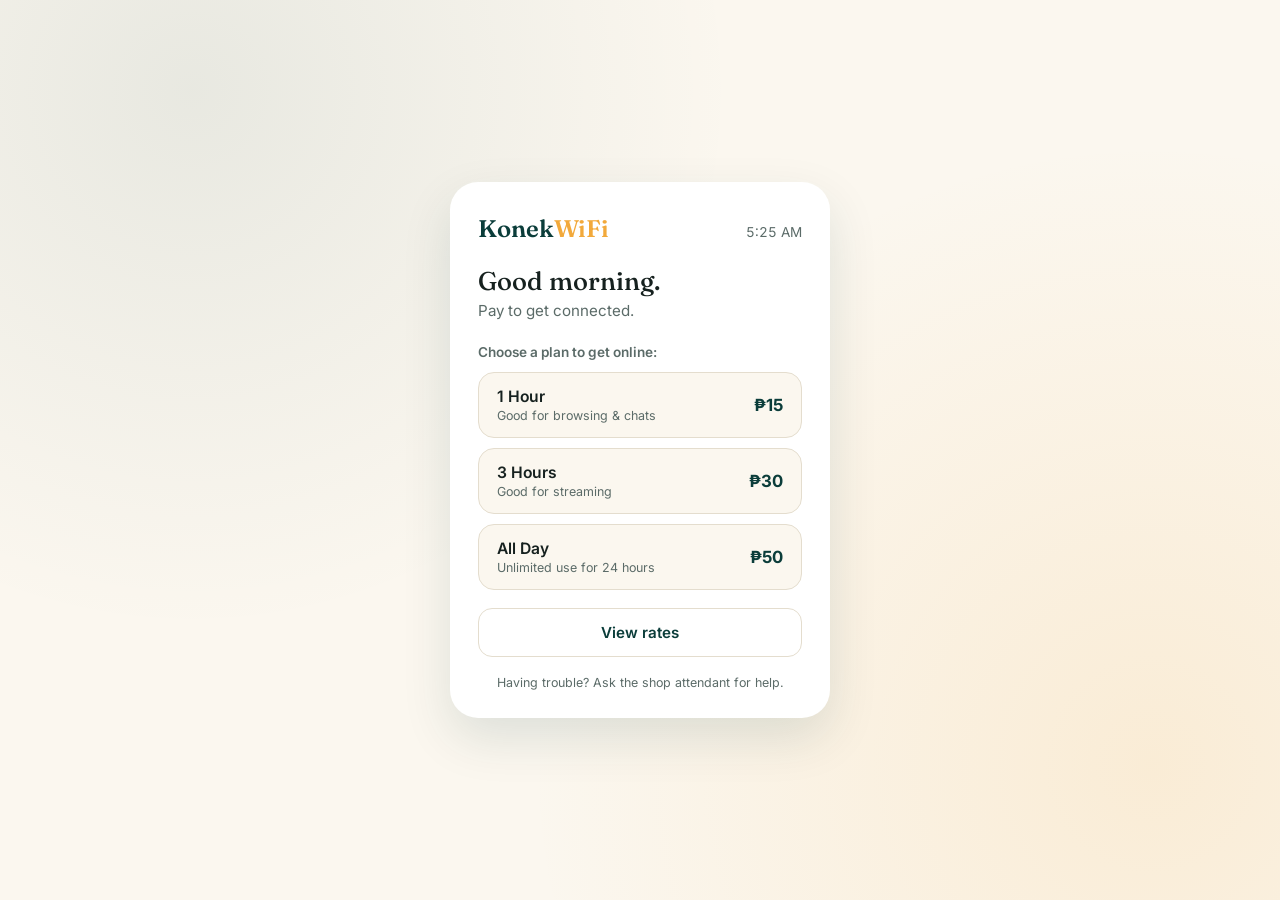
==== index.html @ b17e0605 "Add files via upload" ====
<!DOCTYPE html>
<html lang="en">
<head>
<meta charset="utf-8" />
<meta name="viewport" content="width=device-width, initial-scale=1.0, maximum-scale=1, user-scalable=no" />
<title>Konek WiFi</title>
<link rel="preconnect" href="https://fonts.googleapis.com">
<link href="https://fonts.googleapis.com/css2?family=Fraunces:opsz,wght@9..144,500;9..144,600&family=Inter:wght@400;500;600;700&display=swap" rel="stylesheet">
<link rel="stylesheet" href="style.css" />
</head>
<body>

  <div class="card" id="card">

    <header class="card-head">
      <p class="wordmark">Konek<span>WiFi</span></p>
      <p class="clock" id="clock">--:--</p>
    </header>

    <p class="greeting" id="greeting">Hey there.</p>
    <p class="subgreeting" id="subgreeting">Pay to get connected.</p>

    <!--
      OMADA EXTERNAL PORTAL
      Omada's controller redirects the customer's device here with details
      already attached as URL parameters (clientMac, gatewayMac or apMac,
      ssidName, radioId, site, vid, redirectUrl). We read them with
      script.js and send them to our backend, which uses them to authorize
      this exact device once payment is confirmed.
      No voucher code entry needed -- this replaces that step entirely.
    -->

    <div id="status-waiting">
      <p class="plan-label">Choose a plan to get online:</p>
      <div class="plan-list" id="plan-list">
        <!-- Filled in by script.js from the PLANS list, kept in sync with the backend -->
      </div>
    </div>

    <div id="status-connecting" style="display:none;">
      <p class="status-text">Confirming your payment&hellip;</p>
      <div class="spinner"></div>
    </div>

    <div id="status-connected" style="display:none;">
      <p class="status-text status-success">You're connected!</p>
      <a class="btn btn-primary btn-block" id="continue-link" href="#">Continue browsing</a>
    </div>

    <div id="status-error" style="display:none;">
      <p class="status-text status-error-text">Something went wrong with the payment.</p>
      <button type="button" class="btn btn-ghost btn-block" id="retry-btn">Try again</button>
    </div>

    <div class="secondary-actions">
      <button type="button" class="btn btn-ghost" id="open-rates">View rates</button>
    </div>

    <p class="footnote">Having trouble? Ask the shop attendant for help.</p>
  </div>

  <!-- Rates modal -->
  <div class="modal" id="rates-modal">
    <div class="modal-overlay" data-close></div>
    <div class="modal-panel">
      <button type="button" class="modal-close" data-close aria-label="Close">&times;</button>
      <h2 class="modal-title">Rates</h2>
      <table class="rates-table">
        <thead><tr><th>Plan</th><th>Price</th></tr></thead>
        <tbody id="rates-table-body">
          <!-- Filled in by script.js -->
        </tbody>
      </table>
    </div>
  </div>

  <!-- Backend URL: replace with your deployed Render URL once live -->
  <script>window.BACKEND_URL = "https://your-app.onrender.com";</script>
  <script src="script.js"></script>
</body>
</html>
---- style.css ----
:root{
  --teal: #0B3D3A;
  --teal-deep: #062624;
  --gold: #F2A93B;
  --coral: #E85D4E;
  --cream: #FBF7EF;
  --ink: #16211F;
  --ink-soft: #5B6B68;
  --line: #E4DDCE;
  --error: #C0392B;
}

*{ box-sizing: border-box; }
html,body{ margin: 0; padding: 0; min-height: 100%; }

body{
  font-family: 'Inter', sans-serif;
  color: var(--ink);
  background: var(--cream);
  background-image:
    radial-gradient(circle at 15% 10%, rgba(11,61,58,0.08), transparent 40%),
    radial-gradient(circle at 90% 85%, rgba(242,169,59,0.14), transparent 45%);
  min-height: 100vh;
  display: flex; align-items: center; justify-content: center;
  padding: 24px;
}

.card{
  width: 100%; max-width: 380px;
  background: #fff;
  border-radius: 28px;
  padding: 32px 28px 28px;
  box-shadow: 0 20px 50px rgba(11,61,58,0.12);
  animation: rise 0.6s cubic-bezier(.2,.8,.2,1) both;
}
@keyframes rise{
  from{ opacity: 0; transform: translateY(18px); }
  to{ opacity: 1; transform: translateY(0); }
}

.card-head{ display: flex; align-items: baseline; justify-content: space-between; margin-bottom: 22px; }
.wordmark{ font-family: 'Fraunces', serif; font-weight: 600; font-size: 1.5rem; color: var(--teal); margin: 0; }
.wordmark span{ color: var(--gold); }
.clock{ margin: 0; font-size: 0.85rem; color: var(--ink-soft); font-variant-numeric: tabular-nums; }

.greeting{ font-family: 'Fraunces', serif; font-size: 1.6rem; font-weight: 500; margin: 0 0 4px; color: var(--ink); }
.subgreeting{ margin: 0 0 24px; color: var(--ink-soft); font-size: 0.95rem; }

.plan-label{ font-size: 0.85rem; font-weight: 600; color: var(--ink-soft); margin: 0 0 12px; }

.plan-list{ display: flex; flex-direction: column; gap: 10px; margin-bottom: 8px; }

.plan-option{
  display: flex; align-items: center; justify-content: space-between;
  width: 100%;
  padding: 14px 18px;
  border-radius: 16px;
  border: 1.5px solid var(--line);
  background: var(--cream);
  cursor: pointer;
  font-family: inherit;
  text-align: left;
  transition: border-color 0.15s, background 0.15s;
}
.plan-option:hover{ border-color: var(--teal); }
.plan-option .plan-name{ font-weight: 600; color: var(--ink); font-size: 0.98rem; }
.plan-option .plan-duration{ display: block; font-size: 0.78rem; color: var(--ink-soft); margin-top: 2px; }
.plan-option .plan-price{ font-weight: 700; color: var(--teal); font-size: 1.05rem; }

.status-text{ font-size: 1.05rem; font-weight: 600; text-align: center; margin: 30px 0 10px; }
.status-success{ color: var(--teal); }
.status-error-text{ color: var(--error); margin-bottom: 20px; }

.spinner{
  width: 32px; height: 32px;
  border: 3px solid var(--line);
  border-top-color: var(--teal);
  border-radius: 50%;
  margin: 10px auto 30px;
  animation: spin 0.8s linear infinite;
}
@keyframes spin{ to{ transform: rotate(360deg); } }

.btn{
  display: inline-block; font-family: inherit; font-weight: 600; font-size: 0.95rem;
  border-radius: 14px; border: 0; padding: 14px 20px; cursor: pointer;
  text-align: center; text-decoration: none; transition: transform 0.1s, opacity 0.15s;
}
.btn:active{ transform: scale(0.98); }
.btn-block{ display: block; width: 100%; box-sizing: border-box; }
.btn-primary{ background: var(--teal); color: #fff; width: 100%; }
.btn-primary:hover{ background: var(--teal-deep); }
.btn-ghost{ background: transparent; color: var(--teal); width: 100%; border: 1.5px solid var(--line); }

.secondary-actions{ margin-top: 18px; }
.footnote{ text-align: center; font-size: 0.78rem; color: var(--ink-soft); margin: 18px 0 0; }

/* Modal */
.modal{ position: fixed; inset: 0; display: none; align-items: center; justify-content: center; padding: 20px; z-index: 100; }
.modal.open{ display: flex; }
.modal-overlay{ position: absolute; inset: 0; background: rgba(6,38,36,0.55); backdrop-filter: blur(3px); }
.modal-panel{ position: relative; background: #fff; border-radius: 24px; padding: 28px 26px 26px; max-width: 360px; width: 100%; max-height: calc(100vh - 40px); overflow-y: auto; z-index: 1; }
.modal-close{ position: absolute; top: 14px; right: 16px; background: transparent; border: 0; font-size: 22px; line-height: 1; color: var(--ink-soft); cursor: pointer; padding: 4px; }
.modal-title{ font-family: 'Fraunces', serif; font-weight: 600; font-size: 1.3rem; margin: 0 0 16px; color: var(--teal); }

.rates-table{ width: 100%; border-collapse: collapse; font-size: 0.95rem; }
.rates-table th{ text-align: left; font-size: 0.78rem; color: var(--ink-soft); font-weight: 600; padding-bottom: 8px; border-bottom: 1.5px solid var(--line); }
.rates-table td{ padding: 10px 0; border-bottom: 1px solid var(--line); }
.rates-table td:last-child{ text-align: right; font-weight: 600; color: var(--teal); }

@media (max-width: 400px){ .card{ padding: 26px 20px 22px; } }
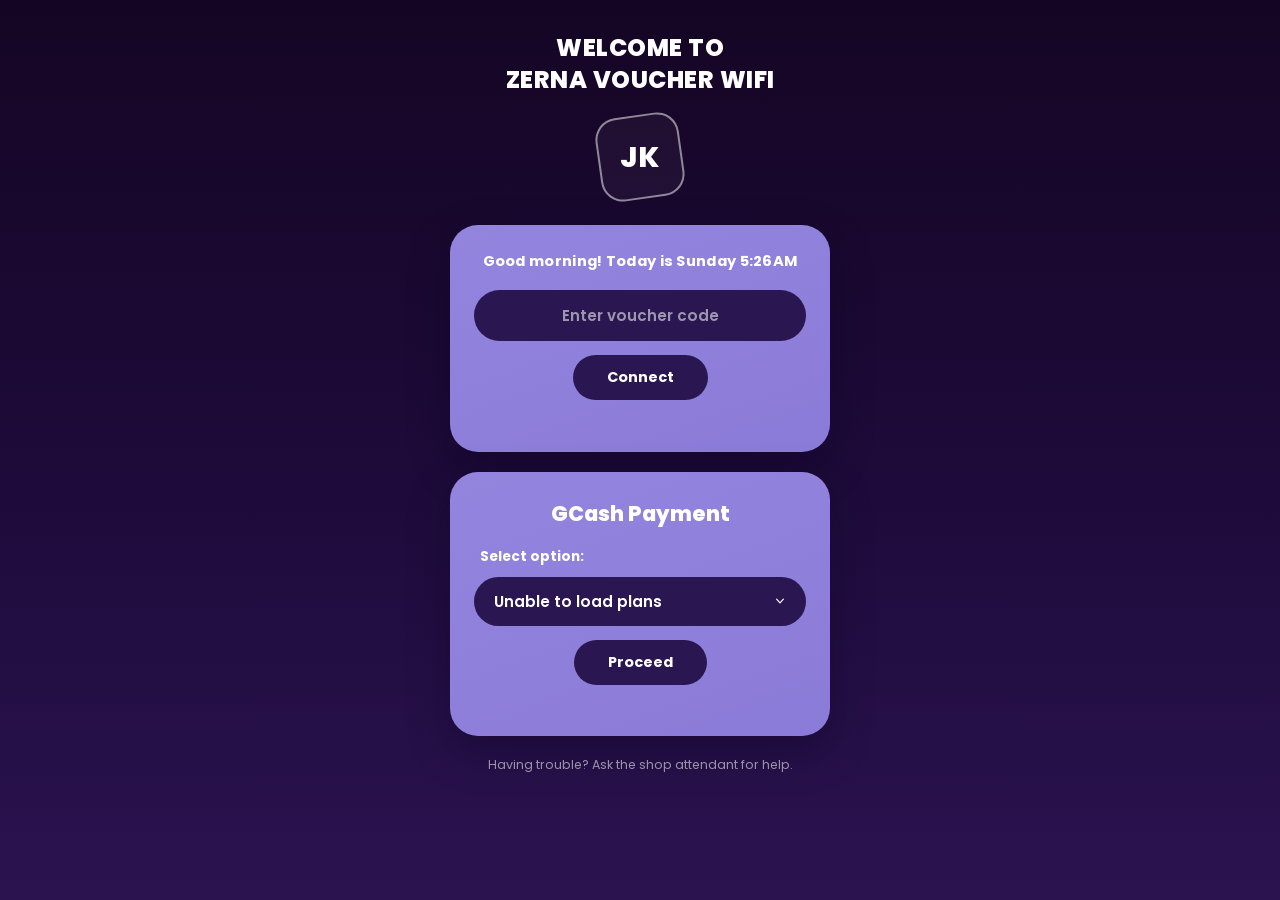
==== commit fd477be5: "Add files via upload" ====
--- a/index.html
+++ b/index.html
@@ -3,79 +3,78 @@
 <head>
 <meta charset="utf-8" />
 <meta name="viewport" content="width=device-width, initial-scale=1.0, maximum-scale=1, user-scalable=no" />
-<title>Konek WiFi</title>
+<title>Zerna Voucher WiFi</title>
 <link rel="preconnect" href="https://fonts.googleapis.com">
-<link href="https://fonts.googleapis.com/css2?family=Fraunces:opsz,wght@9..144,500;9..144,600&family=Inter:wght@400;500;600;700&display=swap" rel="stylesheet">
+<link href="https://fonts.googleapis.com/css2?family=Poppins:wght@500;600;700;800&display=swap" rel="stylesheet">
 <link rel="stylesheet" href="style.css" />
 </head>
 <body>
 
-  <div class="card" id="card">
+  <div class="page">
 
-    <header class="card-head">
-      <p class="wordmark">Konek<span>WiFi</span></p>
-      <p class="clock" id="clock">--:--</p>
+    <header class="brand-header">
+      <h1 class="brand-title">Welcome to<br />Zerna Voucher WiFi</h1>
+      <div class="brand-badge">
+        <span class="brand-badge-initials">JK</span>
+      </div>
     </header>
 
-    <p class="greeting" id="greeting">Hey there.</p>
-    <p class="subgreeting" id="subgreeting">Pay to get connected.</p>
-
     <!--
-      OMADA EXTERNAL PORTAL
-      Omada's controller redirects the customer's device here with details
-      already attached as URL parameters (clientMac, gatewayMac or apMac,
-      ssidName, radioId, site, vid, redirectUrl). We read them with
-      script.js and send them to our backend, which uses them to authorize
-      this exact device once payment is confirmed.
-      No voucher code entry needed -- this replaces that step entirely.
+      OMADA EXTERNAL PORTAL: script.js reads clientMac/apMac/gatewayMac/
+      ssidName/radioId/site/redirectUrl from the URL Omada's controller
+      redirects to, and forwards them with every payment/redemption call.
     -->
 
-    <div id="status-waiting">
-      <p class="plan-label">Choose a plan to get online:</p>
-      <div class="plan-list" id="plan-list">
-        <!-- Filled in by script.js from the PLANS list, kept in sync with the backend -->
+    <!-- Voucher card (physical / pre-sold codes) -->
+    <section class="card">
+      <p class="card-greeting" id="greeting">Good day!</p>
+      <div id="voucher-idle">
+        <input
+          id="voucher-code"
+          class="pill-input"
+          type="text"
+          placeholder="Enter voucher code"
+          autocomplete="off"
+          autocapitalize="characters"
+        />
+        <button type="button" class="pill-btn" id="connect-btn">Connect</button>
+        <p class="card-error" id="voucher-error"></p>
       </div>
-    </div>
+      <div id="voucher-connecting" style="display:none;">
+        <p class="status-line">Connecting&hellip;</p>
+      </div>
+      <div id="voucher-connected" style="display:none;">
+        <p class="status-line status-success">You're connected!</p>
+        <a class="pill-btn" id="voucher-continue-link" href="#">Continue browsing</a>
+      </div>
+    </section>
 
-    <div id="status-connecting" style="display:none;">
-      <p class="status-text">Confirming your payment&hellip;</p>
-      <div class="spinner"></div>
-    </div>
+    <!-- GCash payment card -->
+    <section class="card">
+      <h2 class="card-title">GCash Payment</h2>
 
-    <div id="status-connected" style="display:none;">
-      <p class="status-text status-success">You're connected!</p>
-      <a class="btn btn-primary btn-block" id="continue-link" href="#">Continue browsing</a>
-    </div>
-
-    <div id="status-error" style="display:none;">
-      <p class="status-text status-error-text">Something went wrong with the payment.</p>
-      <button type="button" class="btn btn-ghost btn-block" id="retry-btn">Try again</button>
-    </div>
-
-    <div class="secondary-actions">
-      <button type="button" class="btn btn-ghost" id="open-rates">View rates</button>
-    </div>
+      <div id="pay-idle">
+        <label class="select-label" for="plan-select">Select option:</label>
+        <select id="plan-select" class="pill-select">
+          <option value="">Loading plans&hellip;</option>
+        </select>
+        <button type="button" class="pill-btn" id="proceed-btn">Proceed</button>
+        <p class="card-error" id="pay-error"></p>
+      </div>
+      <div id="pay-connecting" style="display:none;">
+        <p class="status-line" id="pay-status-text">Redirecting to GCash&hellip;</p>
+      </div>
+      <div id="pay-connected" style="display:none;">
+        <p class="status-line status-success">You're connected!</p>
+        <a class="pill-btn" id="pay-continue-link" href="#">Continue browsing</a>
+      </div>
+    </section>
 
     <p class="footnote">Having trouble? Ask the shop attendant for help.</p>
   </div>
 
-  <!-- Rates modal -->
-  <div class="modal" id="rates-modal">
-    <div class="modal-overlay" data-close></div>
-    <div class="modal-panel">
-      <button type="button" class="modal-close" data-close aria-label="Close">&times;</button>
-      <h2 class="modal-title">Rates</h2>
-      <table class="rates-table">
-        <thead><tr><th>Plan</th><th>Price</th></tr></thead>
-        <tbody id="rates-table-body">
-          <!-- Filled in by script.js -->
-        </tbody>
-      </table>
-    </div>
-  </div>
-
-  <!-- Backend URL: replace with your deployed Render URL once live -->
-  <script>window.BACKEND_URL = "https://your-app.onrender.com";</script>
+  <!-- Replace with your live Render backend URL -->
+  <script>window.BACKEND_URL = "https://wifigcash.onrender.com";</script>
   <script src="script.js"></script>
 </body>
 </html>
--- a/style.css
+++ b/style.css
@@ -1,111 +1,173 @@
 :root{
-  --teal: #0B3D3A;
-  --teal-deep: #062624;
-  --gold: #F2A93B;
-  --coral: #E85D4E;
-  --cream: #FBF7EF;
-  --ink: #16211F;
-  --ink-soft: #5B6B68;
-  --line: #E4DDCE;
-  --error: #C0392B;
+  --navy-deep: #150524;
+  --navy: #1E0B3B;
+  --purple-card: #8B7BD8;
+  --purple-card-2: #9385DE;
+  --pill-dark: #2A1650;
+  --pill-dark-hover: #37205f;
+  --white: #FFFFFF;
+  --error: #FFD3CE;
 }
 
 *{ box-sizing: border-box; }
 html,body{ margin: 0; padding: 0; min-height: 100%; }
 
 body{
-  font-family: 'Inter', sans-serif;
-  color: var(--ink);
-  background: var(--cream);
-  background-image:
-    radial-gradient(circle at 15% 10%, rgba(11,61,58,0.08), transparent 40%),
-    radial-gradient(circle at 90% 85%, rgba(242,169,59,0.14), transparent 45%);
+  font-family: 'Poppins', sans-serif;
+  color: var(--white);
+  background: linear-gradient(180deg, var(--navy-deep) 0%, var(--navy) 55%, #2b1350 100%);
   min-height: 100vh;
-  display: flex; align-items: center; justify-content: center;
-  padding: 24px;
+  display: flex;
+  justify-content: center;
+  padding: 32px 20px 40px;
+}
+
+.page{
+  width: 100%;
+  max-width: 380px;
+}
+
+.brand-header{
+  text-align: center;
+  margin-bottom: 26px;
+}
+
+.brand-title{
+  font-size: 1.5rem;
+  font-weight: 800;
+  line-height: 1.35;
+  margin: 0 0 18px;
+  text-transform: uppercase;
+  letter-spacing: 0.5px;
+}
+
+.brand-badge{
+  width: 84px;
+  height: 84px;
+  margin: 0 auto;
+  border-radius: 22px;
+  border: 2px solid rgba(255,255,255,0.5);
+  transform: rotate(-8deg);
+  display: flex;
+  align-items: center;
+  justify-content: center;
+  background: rgba(255,255,255,0.04);
+}
+.brand-badge-initials{
+  transform: rotate(8deg);
+  font-weight: 800;
+  font-size: 1.8rem;
+  letter-spacing: 1px;
 }
 
 .card{
-  width: 100%; max-width: 380px;
-  background: #fff;
+  background: linear-gradient(160deg, var(--purple-card-2), var(--purple-card));
   border-radius: 28px;
-  padding: 32px 28px 28px;
-  box-shadow: 0 20px 50px rgba(11,61,58,0.12);
-  animation: rise 0.6s cubic-bezier(.2,.8,.2,1) both;
-}
-@keyframes rise{
-  from{ opacity: 0; transform: translateY(18px); }
-  to{ opacity: 1; transform: translateY(0); }
+  padding: 26px 24px;
+  margin-bottom: 20px;
+  text-align: center;
+  box-shadow: 0 16px 40px rgba(10, 0, 30, 0.35);
 }
 
-.card-head{ display: flex; align-items: baseline; justify-content: space-between; margin-bottom: 22px; }
-.wordmark{ font-family: 'Fraunces', serif; font-weight: 600; font-size: 1.5rem; color: var(--teal); margin: 0; }
-.wordmark span{ color: var(--gold); }
-.clock{ margin: 0; font-size: 0.85rem; color: var(--ink-soft); font-variant-numeric: tabular-nums; }
+.card-greeting{
+  font-size: 0.92rem;
+  font-weight: 700;
+  margin: 0 0 18px;
+  letter-spacing: 0.3px;
+}
 
-.greeting{ font-family: 'Fraunces', serif; font-size: 1.6rem; font-weight: 500; margin: 0 0 4px; color: var(--ink); }
-.subgreeting{ margin: 0 0 24px; color: var(--ink-soft); font-size: 0.95rem; }
+.card-title{
+  font-size: 1.3rem;
+  font-weight: 800;
+  margin: 0 0 18px;
+}
 
-.plan-label{ font-size: 0.85rem; font-weight: 600; color: var(--ink-soft); margin: 0 0 12px; }
+.select-label{
+  display: block;
+  font-size: 0.85rem;
+  font-weight: 700;
+  margin-bottom: 10px;
+  text-align: left;
+  padding-left: 6px;
+}
 
-.plan-list{ display: flex; flex-direction: column; gap: 10px; margin-bottom: 8px; }
+.pill-input, .pill-select{
+  width: 100%;
+  background: var(--pill-dark);
+  color: var(--white);
+  border: none;
+  border-radius: 999px;
+  padding: 14px 20px;
+  font-family: inherit;
+  font-size: 0.95rem;
+  font-weight: 600;
+  margin-bottom: 14px;
+  text-align: center;
+}
+.pill-input::placeholder{
+  color: rgba(255,255,255,0.55);
+  font-weight: 600;
+}
+.pill-input:focus, .pill-select:focus{
+  outline: 2px solid rgba(255,255,255,0.4);
+}
 
-.plan-option{
-  display: flex; align-items: center; justify-content: space-between;
-  width: 100%;
-  padding: 14px 18px;
-  border-radius: 16px;
-  border: 1.5px solid var(--line);
-  background: var(--cream);
+.pill-select{
+  appearance: none;
+  -webkit-appearance: none;
+  background-image: url("data:image/svg+xml,%3Csvg xmlns='http://www.w3.org/2000/svg' viewBox='0 0 20 20' fill='white'%3E%3Cpath fill-rule='evenodd' d='M5.23 7.21a.75.75 0 011.06.02L10 11.168l3.71-3.938a.75.75 0 111.08 1.04l-4.25 4.5a.75.75 0 01-1.08 0l-4.25-4.5a.75.75 0 01.02-1.06z' clip-rule='evenodd'/%3E%3C/svg%3E");
+  background-repeat: no-repeat;
+  background-position: right 18px center;
+  background-size: 16px;
   cursor: pointer;
+  text-align: left;
+  padding-right: 44px;
+}
+.pill-select option{
+  background: var(--pill-dark);
+  color: var(--white);
+}
+
+.pill-btn{
+  display: inline-block;
+  background: var(--pill-dark);
+  color: var(--white);
+  border: none;
+  border-radius: 999px;
+  padding: 12px 34px;
   font-family: inherit;
-  text-align: left;
-  transition: border-color 0.15s, background 0.15s;
+  font-weight: 700;
+  font-size: 0.9rem;
+  cursor: pointer;
+  text-decoration: none;
+  transition: background 0.15s, transform 0.1s;
 }
-.plan-option:hover{ border-color: var(--teal); }
-.plan-option .plan-name{ font-weight: 600; color: var(--ink); font-size: 0.98rem; }
-.plan-option .plan-duration{ display: block; font-size: 0.78rem; color: var(--ink-soft); margin-top: 2px; }
-.plan-option .plan-price{ font-weight: 700; color: var(--teal); font-size: 1.05rem; }
+.pill-btn:hover{ background: var(--pill-dark-hover); }
+.pill-btn:active{ transform: scale(0.97); }
 
-.status-text{ font-size: 1.05rem; font-weight: 600; text-align: center; margin: 30px 0 10px; }
-.status-success{ color: var(--teal); }
-.status-error-text{ color: var(--error); margin-bottom: 20px; }
+.status-line{
+  font-weight: 700;
+  font-size: 1rem;
+  margin: 10px 0 16px;
+}
+.status-success{ color: #DFFAE6; }
 
-.spinner{
-  width: 32px; height: 32px;
-  border: 3px solid var(--line);
-  border-top-color: var(--teal);
-  border-radius: 50%;
-  margin: 10px auto 30px;
-  animation: spin 0.8s linear infinite;
+.card-error{
+  color: var(--error);
+  font-size: 0.82rem;
+  font-weight: 600;
+  min-height: 1.2em;
+  margin: 10px 0 0;
 }
-@keyframes spin{ to{ transform: rotate(360deg); } }
 
-.btn{
-  display: inline-block; font-family: inherit; font-weight: 600; font-size: 0.95rem;
-  border-radius: 14px; border: 0; padding: 14px 20px; cursor: pointer;
-  text-align: center; text-decoration: none; transition: transform 0.1s, opacity 0.15s;
+.footnote{
+  text-align: center;
+  font-size: 0.78rem;
+  color: rgba(255,255,255,0.55);
+  margin: 10px 0 0;
 }
-.btn:active{ transform: scale(0.98); }
-.btn-block{ display: block; width: 100%; box-sizing: border-box; }
-.btn-primary{ background: var(--teal); color: #fff; width: 100%; }
-.btn-primary:hover{ background: var(--teal-deep); }
-.btn-ghost{ background: transparent; color: var(--teal); width: 100%; border: 1.5px solid var(--line); }
 
-.secondary-actions{ margin-top: 18px; }
-.footnote{ text-align: center; font-size: 0.78rem; color: var(--ink-soft); margin: 18px 0 0; }
-
-/* Modal */
-.modal{ position: fixed; inset: 0; display: none; align-items: center; justify-content: center; padding: 20px; z-index: 100; }
-.modal.open{ display: flex; }
-.modal-overlay{ position: absolute; inset: 0; background: rgba(6,38,36,0.55); backdrop-filter: blur(3px); }
-.modal-panel{ position: relative; background: #fff; border-radius: 24px; padding: 28px 26px 26px; max-width: 360px; width: 100%; max-height: calc(100vh - 40px); overflow-y: auto; z-index: 1; }
-.modal-close{ position: absolute; top: 14px; right: 16px; background: transparent; border: 0; font-size: 22px; line-height: 1; color: var(--ink-soft); cursor: pointer; padding: 4px; }
-.modal-title{ font-family: 'Fraunces', serif; font-weight: 600; font-size: 1.3rem; margin: 0 0 16px; color: var(--teal); }
-
-.rates-table{ width: 100%; border-collapse: collapse; font-size: 0.95rem; }
-.rates-table th{ text-align: left; font-size: 0.78rem; color: var(--ink-soft); font-weight: 600; padding-bottom: 8px; border-bottom: 1.5px solid var(--line); }
-.rates-table td{ padding: 10px 0; border-bottom: 1px solid var(--line); }
-.rates-table td:last-child{ text-align: right; font-weight: 600; color: var(--teal); }
-
-@media (max-width: 400px){ .card{ padding: 26px 20px 22px; } }
+@media (max-width: 400px){
+  .card{ padding: 22px 18px; }
+  .brand-title{ font-size: 1.35rem; }
+}
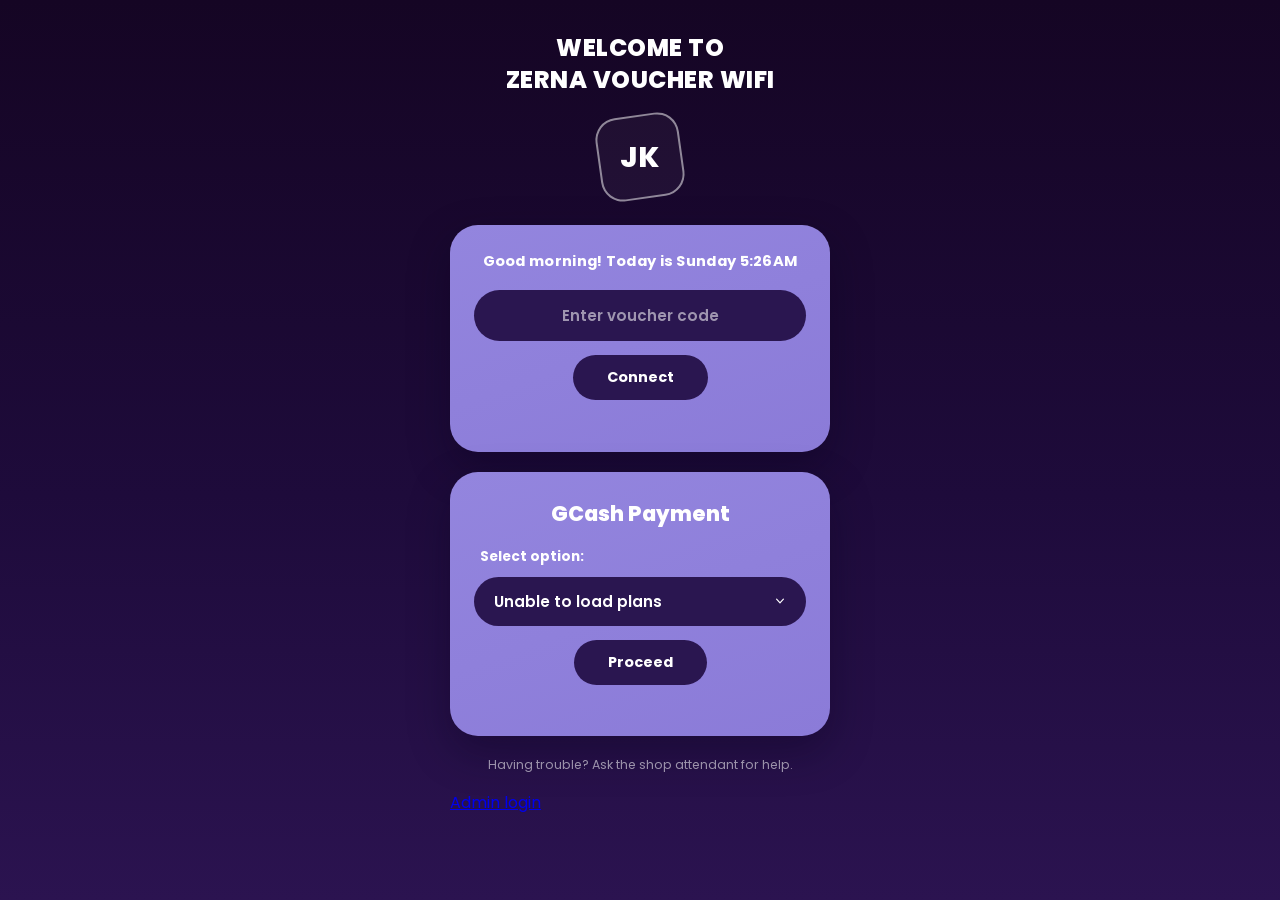
==== commit f7d3b5bc: "Update index.html" ====
--- a/index.html
+++ b/index.html
@@ -71,6 +71,7 @@
     </section>
 
     <p class="footnote">Having trouble? Ask the shop attendant for help.</p>
+    <p class="admin-link"><a href="admin.html">Admin login</a></p>
   </div>
 
   <!-- Replace with your live Render backend URL -->
